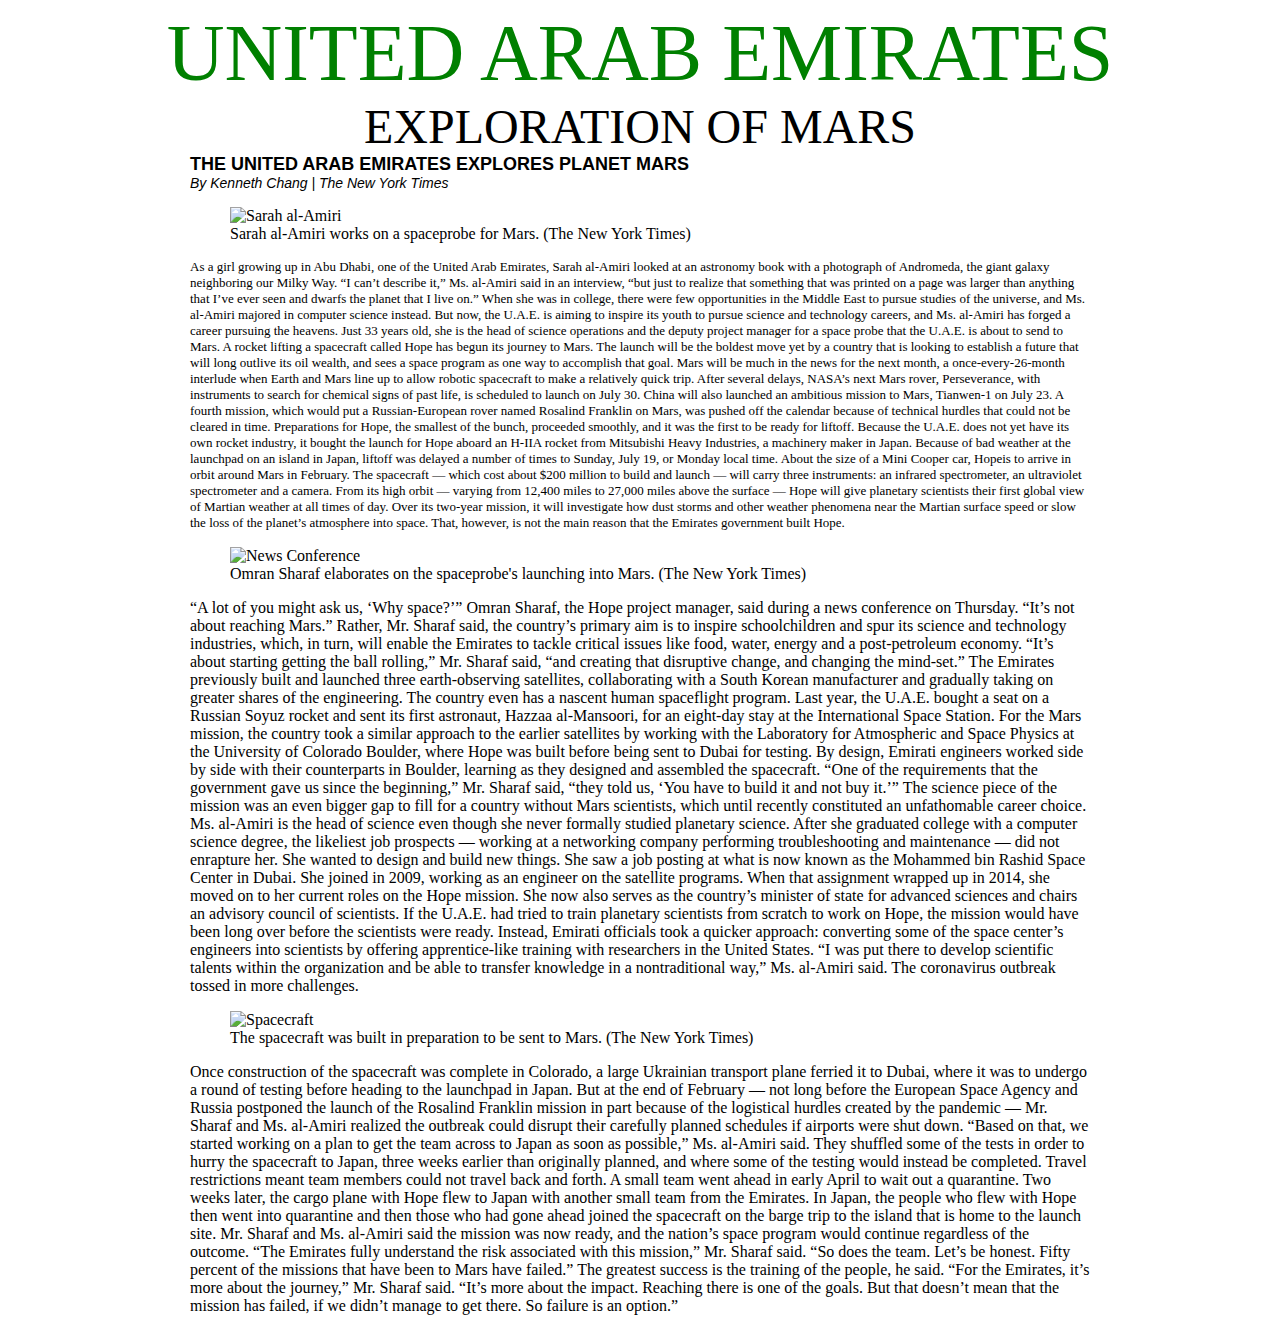
==== CurtisLayout/index.html @ ca34f352 "4" ====
<!DOCTYPE html>
<html lang="en">
  <head>
    <link rel="stylesheet" type="text/css"
    href="stylesheet.css">
    <title>Mars</title>
  </head>
    <body>

      <div id="name">United Arab Emirates</div>
      <div id="title">Exploration of Mars</div>

      <div id="content">
<h1>The United Arab Emirates Explores Planet Mars</h1>

<div id="byline">By Kenneth Chang | The New York Times</div>

<figure>
<img src="uae-mars1.jpg" alt="Sarah al-Amiri">
<figcaption>Sarah al-Amiri works on a spaceprobe for Mars. (The New York Times)</figcaption>
</figure>

<p>As a girl growing up in Abu Dhabi, one of the United Arab Emirates, Sarah al-Amiri looked at an astronomy book with a photograph of Andromeda, the giant galaxy neighboring our Milky Way.

“I can’t describe it,” Ms. al-Amiri said in an interview, “but just to realize that something that was printed on a page was larger than anything that I’ve ever seen and dwarfs the planet that I live on.”

When she was in college, there were few opportunities in the Middle East to pursue studies of the universe, and Ms. al-Amiri majored in computer science instead. But now, the U.A.E. is aiming to inspire its youth to pursue science and technology careers, and Ms. al-Amiri has forged a career pursuing the heavens.

Just 33 years old, she is the head of science operations and the deputy project manager for a space probe that the U.A.E. is about to send to Mars.

A rocket lifting a spacecraft called Hope has begun its journey to Mars. The launch will be the boldest move yet by a country that is looking to establish a future that will long outlive its oil wealth, and sees a space program as one way to accomplish that goal.

Mars will be much in the news for the next month, a once-every-26-month interlude when Earth and Mars line up to allow robotic spacecraft to make a relatively quick trip. After several delays, NASA’s next Mars rover, Perseverance, with instruments to search for chemical signs of past life, is scheduled to launch on July 30. China will also launched an ambitious mission to Mars, Tianwen-1 on July 23.

A fourth mission, which would put a Russian-European rover named Rosalind Franklin on Mars, was pushed off the calendar because of technical hurdles that could not be cleared in time.

Preparations for Hope, the smallest of the bunch, proceeded smoothly, and it was the first to be ready for liftoff.

Because the U.A.E. does not yet have its own rocket industry, it bought the launch for Hope aboard an H-IIA rocket from Mitsubishi Heavy Industries, a machinery maker in Japan. Because of bad weather at the launchpad on an island in Japan, liftoff was delayed a number of times to Sunday, July 19, or Monday local time.

About the size of a Mini Cooper car, Hopeis to arrive in orbit around Mars in February. The spacecraft — which cost about $200 million to build and launch — will carry three instruments: an infrared spectrometer, an ultraviolet spectrometer and a camera.

From its high orbit — varying from 12,400 miles to 27,000 miles above the surface — Hope will give planetary scientists their first global view of Martian weather at all times of day. Over its two-year mission, it will investigate how dust storms and other weather phenomena near the Martian surface speed or slow the loss of the planet’s atmosphere into space.

That, however, is not the main reason that the Emirates government built Hope.

<figure>
<img src="uae-mars2.jpg" alt="News Conference">
<figcaption>Omran Sharaf elaborates on the spaceprobe's launching into Mars. (The New York Times)</figcaption>
</figure> 

“A lot of you might ask us, ‘Why space?’” Omran Sharaf, the Hope project manager, said during a news conference on Thursday. “It’s not about reaching Mars.”

Rather, Mr. Sharaf said, the country’s primary aim is to inspire schoolchildren and spur its science and technology industries, which, in turn, will enable the Emirates to tackle critical issues like food, water, energy and a post-petroleum economy.

“It’s about starting getting the ball rolling,” Mr. Sharaf said, “and creating that disruptive change, and changing the mind-set.”

The Emirates previously built and launched three earth-observing satellites, collaborating with a South Korean manufacturer and gradually taking on greater shares of the engineering. The country even has a nascent human spaceflight program. Last year, the U.A.E. bought a seat on a Russian Soyuz rocket and sent its first astronaut, Hazzaa al-Mansoori, for an eight-day stay at the International Space Station.

For the Mars mission, the country took a similar approach to the earlier satellites by working with the Laboratory for Atmospheric and Space Physics at the University of Colorado Boulder, where Hope was built before being sent to Dubai for testing.

By design, Emirati engineers worked side by side with their counterparts in Boulder, learning as they designed and assembled the spacecraft. “One of the requirements that the government gave us since the beginning,” Mr. Sharaf said, “they told us, ‘You have to build it and not buy it.’”

The science piece of the mission was an even bigger gap to fill for a country without Mars scientists, which until recently constituted an unfathomable career choice.

Ms. al-Amiri is the head of science even though she never formally studied planetary science.

After she graduated college with a computer science degree, the likeliest job prospects — working at a networking company performing troubleshooting and maintenance — did not enrapture her. She wanted to design and build new things.

She saw a job posting at what is now known as the Mohammed bin Rashid Space Center in Dubai. She joined in 2009, working as an engineer on the satellite programs. When that assignment wrapped up in 2014, she moved on to her current roles on the Hope mission.

She now also serves as the country’s minister of state for advanced sciences and chairs an advisory council of scientists.

If the U.A.E. had tried to train planetary scientists from scratch to work on Hope, the mission would have been long over before the scientists were ready. Instead, Emirati officials took a quicker approach: converting some of the space center’s engineers into scientists by offering apprentice-like training with researchers in the United States.

“I was put there to develop scientific talents within the organization and be able to transfer knowledge in a nontraditional way,” Ms. al-Amiri said.

The coronavirus outbreak tossed in more challenges.

<figure>
<img src="uae-mars3.jpg" alt="Spacecraft">
<figcaption>The spacecraft was built in preparation to be sent to Mars. (The New York Times)</figcaption>
</figure>

Once construction of the spacecraft was complete in Colorado, a large Ukrainian transport plane ferried it to Dubai, where it was to undergo a round of testing before heading to the launchpad in Japan.

But at the end of February — not long before the European Space Agency and Russia postponed the launch of the Rosalind Franklin mission in part because of the logistical hurdles created by the pandemic — Mr. Sharaf and Ms. al-Amiri realized the outbreak could disrupt their carefully planned schedules if airports were shut down.

“Based on that, we started working on a plan to get the team across to Japan as soon as possible,” Ms. al-Amiri said.

They shuffled some of the tests in order to hurry the spacecraft to Japan, three weeks earlier than originally planned, and where some of the testing would instead be completed.

Travel restrictions meant team members could not travel back and forth. A small team went ahead in early April to wait out a quarantine. Two weeks later, the cargo plane with Hope flew to Japan with another small team from the Emirates.

In Japan, the people who flew with Hope then went into quarantine and then those who had gone ahead joined the spacecraft on the barge trip to the island that is home to the launch site.

Mr. Sharaf and Ms. al-Amiri said the mission was now ready, and the nation’s space program would continue regardless of the outcome.

“The Emirates fully understand the risk associated with this mission,” Mr. Sharaf said. “So does the team. Let’s be honest. Fifty percent of the missions that have been to Mars have failed.”

The greatest success is the training of the people, he said.

“For the Emirates, it’s more about the journey,” Mr. Sharaf said. “It’s more about the impact. Reaching there is one of the goals. But that doesn’t mean that the mission has failed, if we didn’t manage to get there. So failure is an option.”</p>
<link
</body>
</html>
---- CurtisLayout/stylesheet.css ----
#content {
  margin: 0 auto;
  width: 900px;
}

#name {
  font-size: 5em;
  text-transform:uppercase;
  border-bottom-style: solid black;
  color: green;
  width: 50%
  min-width: 400px;
  text-align:center;
  margin: 0 auto;
}

#title {
  color: black;
  text-transform:uppercase;
  font-size:3em;
  text-align:center;
  margin: 0 auto;
}

h1 {
  color: black;
  text-transform:uppercase;
  font-size: 18px;
  margin: 0 auto;
  font-family:Helvetica,sans-serif;
}

#byline {
  font-family: Helvetica,sans-serif;
  font-size: 14px;
  font-style:italic;
}

p {
  font-family: Georgia, serif;
  font-size: 13px;
}
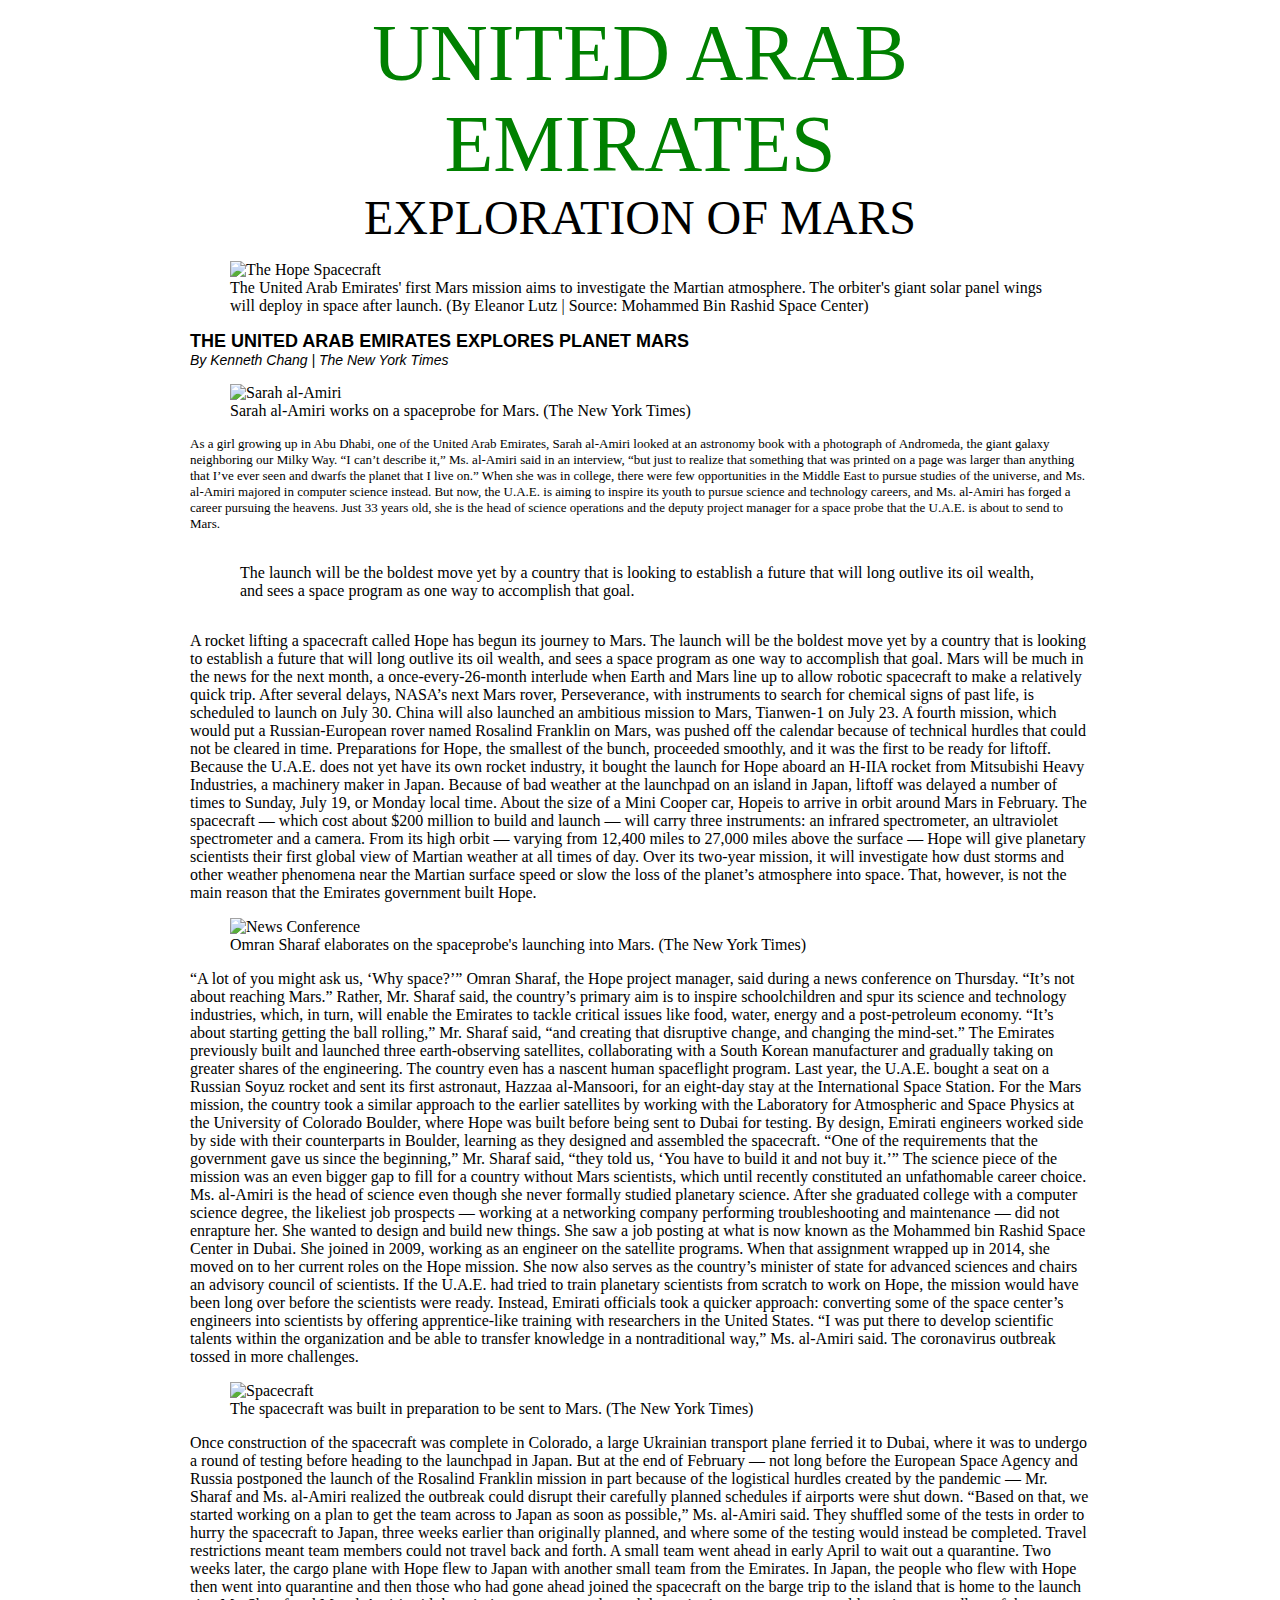
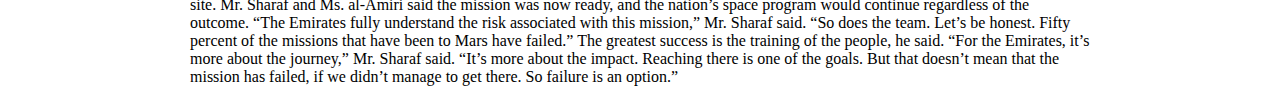
==== commit d7bc4b73: "5" ====
--- a/CurtisLayout/index.html
+++ b/CurtisLayout/index.html
@@ -11,6 +11,12 @@
       <div id="title">Exploration of Mars</div>
 
       <div id="content">
+
+<figure>
+<img src="hope-spacecraft-graphic.gif" alt="The Hope Spacecraft">
+<figcaption>The United Arab Emirates' first Mars mission aims to investigate the Martian atmosphere. The orbiter's giant solar panel wings will deploy in space after launch. (By Eleanor Lutz | Source: Mohammed Bin Rashid Space Center)</figcaption>
+</figure>
+
 <h1>The United Arab Emirates Explores Planet Mars</h1>
 
 <div id="byline">By Kenneth Chang | The New York Times</div>
@@ -27,6 +33,8 @@
 When she was in college, there were few opportunities in the Middle East to pursue studies of the universe, and Ms. al-Amiri majored in computer science instead. But now, the U.A.E. is aiming to inspire its youth to pursue science and technology careers, and Ms. al-Amiri has forged a career pursuing the heavens.
 
 Just 33 years old, she is the head of science operations and the deputy project manager for a space probe that the U.A.E. is about to send to Mars.
+
+<blockquote>The launch will be the boldest move yet by a country that is looking to establish a future that will long outlive its oil wealth, and sees a space program as one way to accomplish that goal.</blockquote>
 
 A rocket lifting a spacecraft called Hope has begun its journey to Mars. The launch will be the boldest move yet by a country that is looking to establish a future that will long outlive its oil wealth, and sees a space program as one way to accomplish that goal.
 
@@ -47,7 +55,7 @@
 <figure>
 <img src="uae-mars2.jpg" alt="News Conference">
 <figcaption>Omran Sharaf elaborates on the spaceprobe's launching into Mars. (The New York Times)</figcaption>
-</figure> 
+</figure>
 
 “A lot of you might ask us, ‘Why space?’” Omran Sharaf, the Hope project manager, said during a news conference on Thursday. “It’s not about reaching Mars.”
 
--- a/CurtisLayout/stylesheet.css
+++ b/CurtisLayout/stylesheet.css
@@ -9,7 +9,7 @@
   text-transform:uppercase;
   border-bottom-style: solid black;
   color: green;
-  width: 50%
+  width: 50%;
   min-width: 400px;
   text-align:center;
   margin: 0 auto;
@@ -41,3 +41,13 @@
   font-family: Georgia, serif;
   font-size: 13px;
 }
+
+blockquote {
+  display: block;
+  font-family: Georgia, serif;
+  font-style: bold;
+  margin-top: 2em;
+  margin-bottom: 2em;
+  margin-left: 50px;
+  margin-right: 50px;
+}
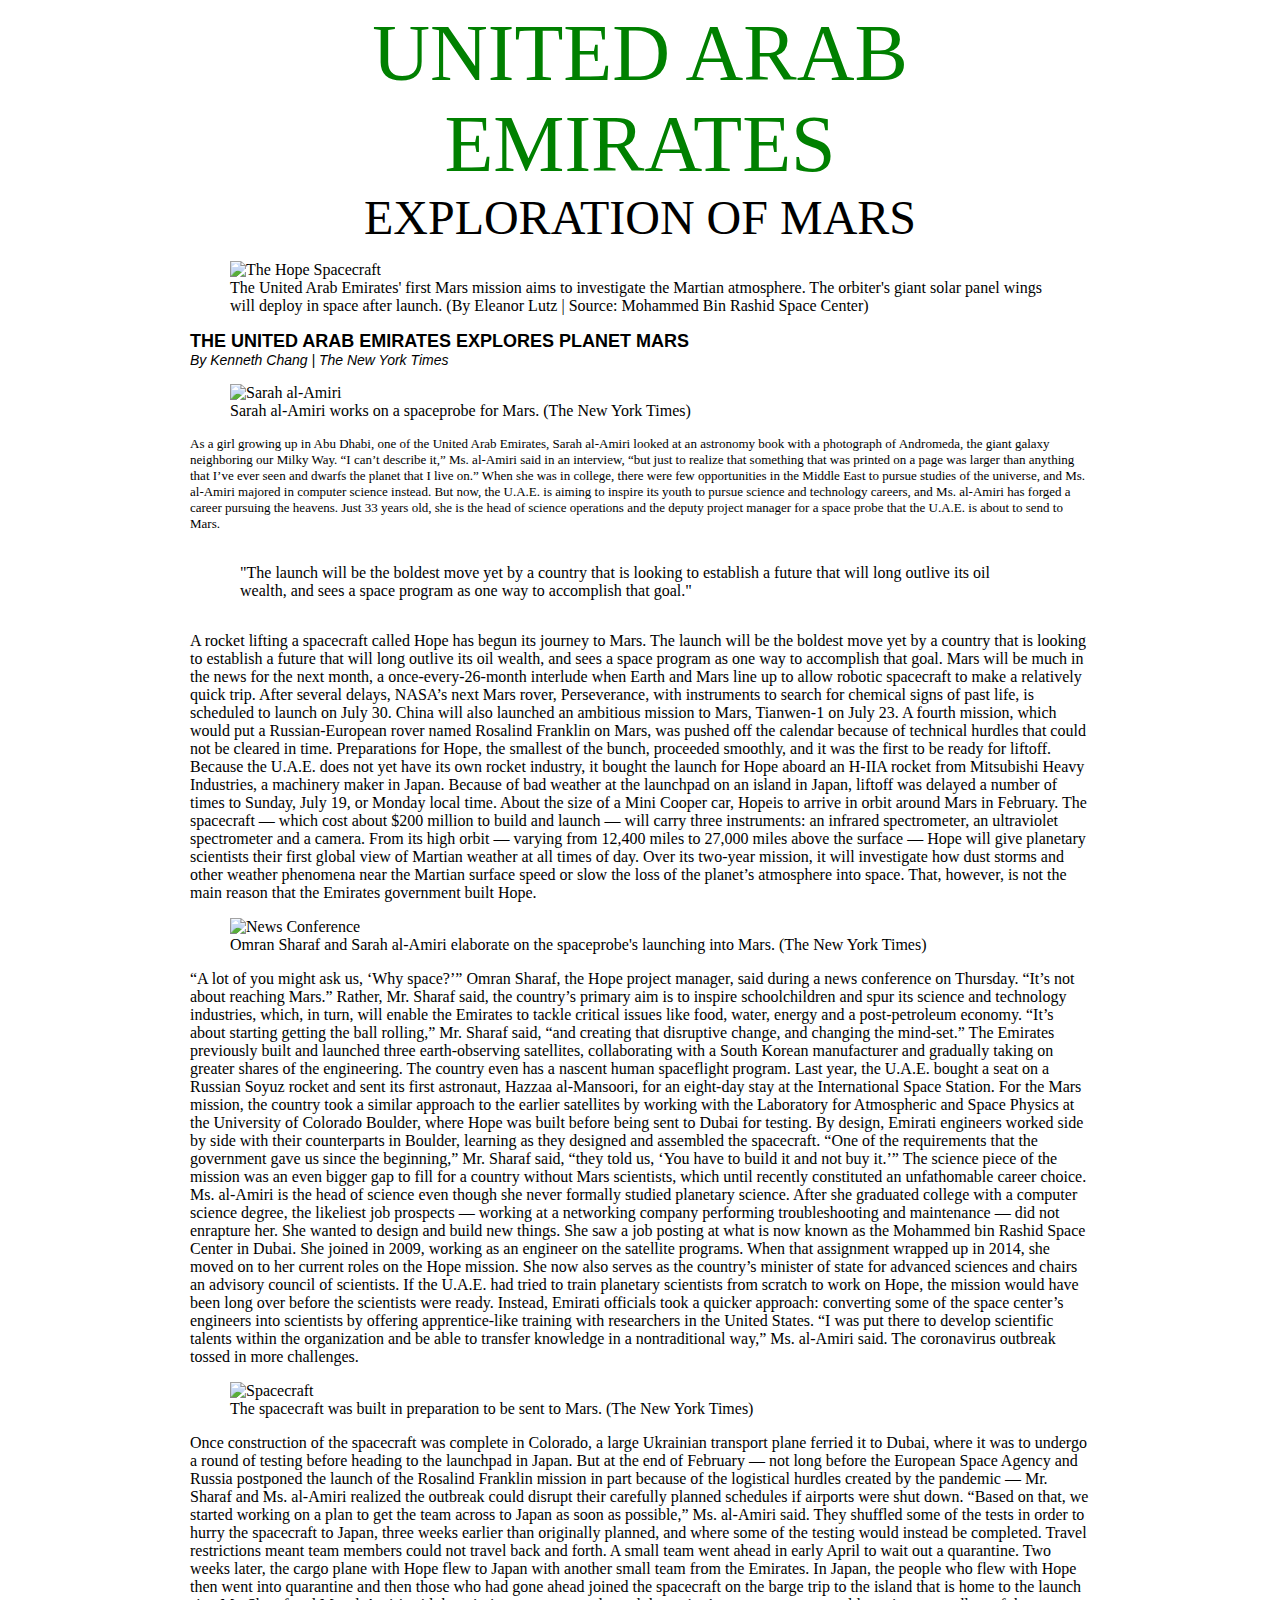
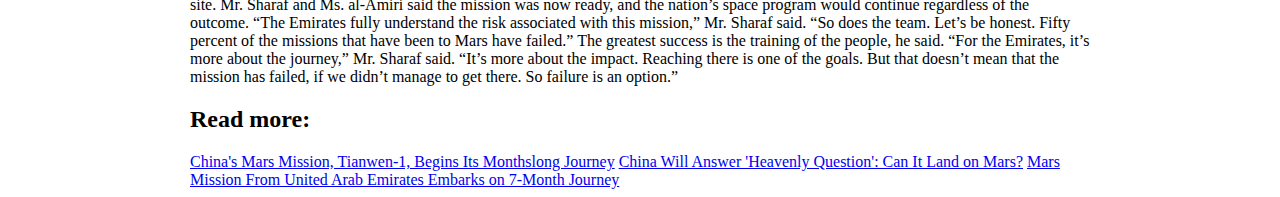
==== commit 796092d8: "6" ====
--- a/CurtisLayout/index.html
+++ b/CurtisLayout/index.html
@@ -34,7 +34,7 @@
 
 Just 33 years old, she is the head of science operations and the deputy project manager for a space probe that the U.A.E. is about to send to Mars.
 
-<blockquote>The launch will be the boldest move yet by a country that is looking to establish a future that will long outlive its oil wealth, and sees a space program as one way to accomplish that goal.</blockquote>
+<blockquote>"The launch will be the boldest move yet by a country that is looking to establish a future that will long outlive its oil wealth, and sees a space program as one way to accomplish that goal."</blockquote>
 
 A rocket lifting a spacecraft called Hope has begun its journey to Mars. The launch will be the boldest move yet by a country that is looking to establish a future that will long outlive its oil wealth, and sees a space program as one way to accomplish that goal.
 
@@ -54,7 +54,7 @@
 
 <figure>
 <img src="uae-mars2.jpg" alt="News Conference">
-<figcaption>Omran Sharaf elaborates on the spaceprobe's launching into Mars. (The New York Times)</figcaption>
+<figcaption>Omran Sharaf and Sarah al-Amiri elaborate on the spaceprobe's launching into Mars. (The New York Times)</figcaption>
 </figure>
 
 “A lot of you might ask us, ‘Why space?’” Omran Sharaf, the Hope project manager, said during a news conference on Thursday. “It’s not about reaching Mars.”
@@ -108,7 +108,13 @@
 
 The greatest success is the training of the people, he said.
 
-“For the Emirates, it’s more about the journey,” Mr. Sharaf said. “It’s more about the impact. Reaching there is one of the goals. But that doesn’t mean that the mission has failed, if we didn’t manage to get there. So failure is an option.”</p>
-<link
+“For the Emirates, it’s more about the journey,” Mr. Sharaf said. “It’s more about the impact. Reaching there is one of the goals. But that doesn’t mean that the mission has failed, if we didn’t manage to get there. So failure is an option.”
+</p>
 </body>
+
+<h2>Read more:</h2>
+  <a href="https://www.nytimes.com/2020/07/22/science/mars-china-launch.html?action=click&block=associated_collection_recirc&impression_id=8fa169b0-cd41-11ea-9e45-6dfedec6de97&index=0&pgtype=Article&region=footer">China's Mars Mission, Tianwen-1, Begins Its Monthslong Journey</a>
+  <a href="https://www.nytimes.com/2020/07/22/science/china-mars-mission.html?action=click&block=associated_collection_recirc&impression_id=8fa169b1-cd41-11ea-9e45-6dfedec6de97&index=1&pgtype=Article&region=footer">China Will Answer 'Heavenly Question': Can It Land on Mars?</a>
+  <a href="https://www.nytimes.com/2020/07/19/science/emirates-mars-mission.html?action=click&block=associated_collection_recirc&impression_id=8fa169b2-cd41-11ea-9e45-6dfedec6de97&index=2&pgtype=Article&region=footer">Mars Mission From United Arab Emirates Embarks on 7-Month Journey</a>
+
 </html>
--- a/CurtisLayout/stylesheet.css
+++ b/CurtisLayout/stylesheet.css
@@ -45,7 +45,7 @@
 blockquote {
   display: block;
   font-family: Georgia, serif;
-  font-style: bold;
+  font-style:bold;
   margin-top: 2em;
   margin-bottom: 2em;
   margin-left: 50px;
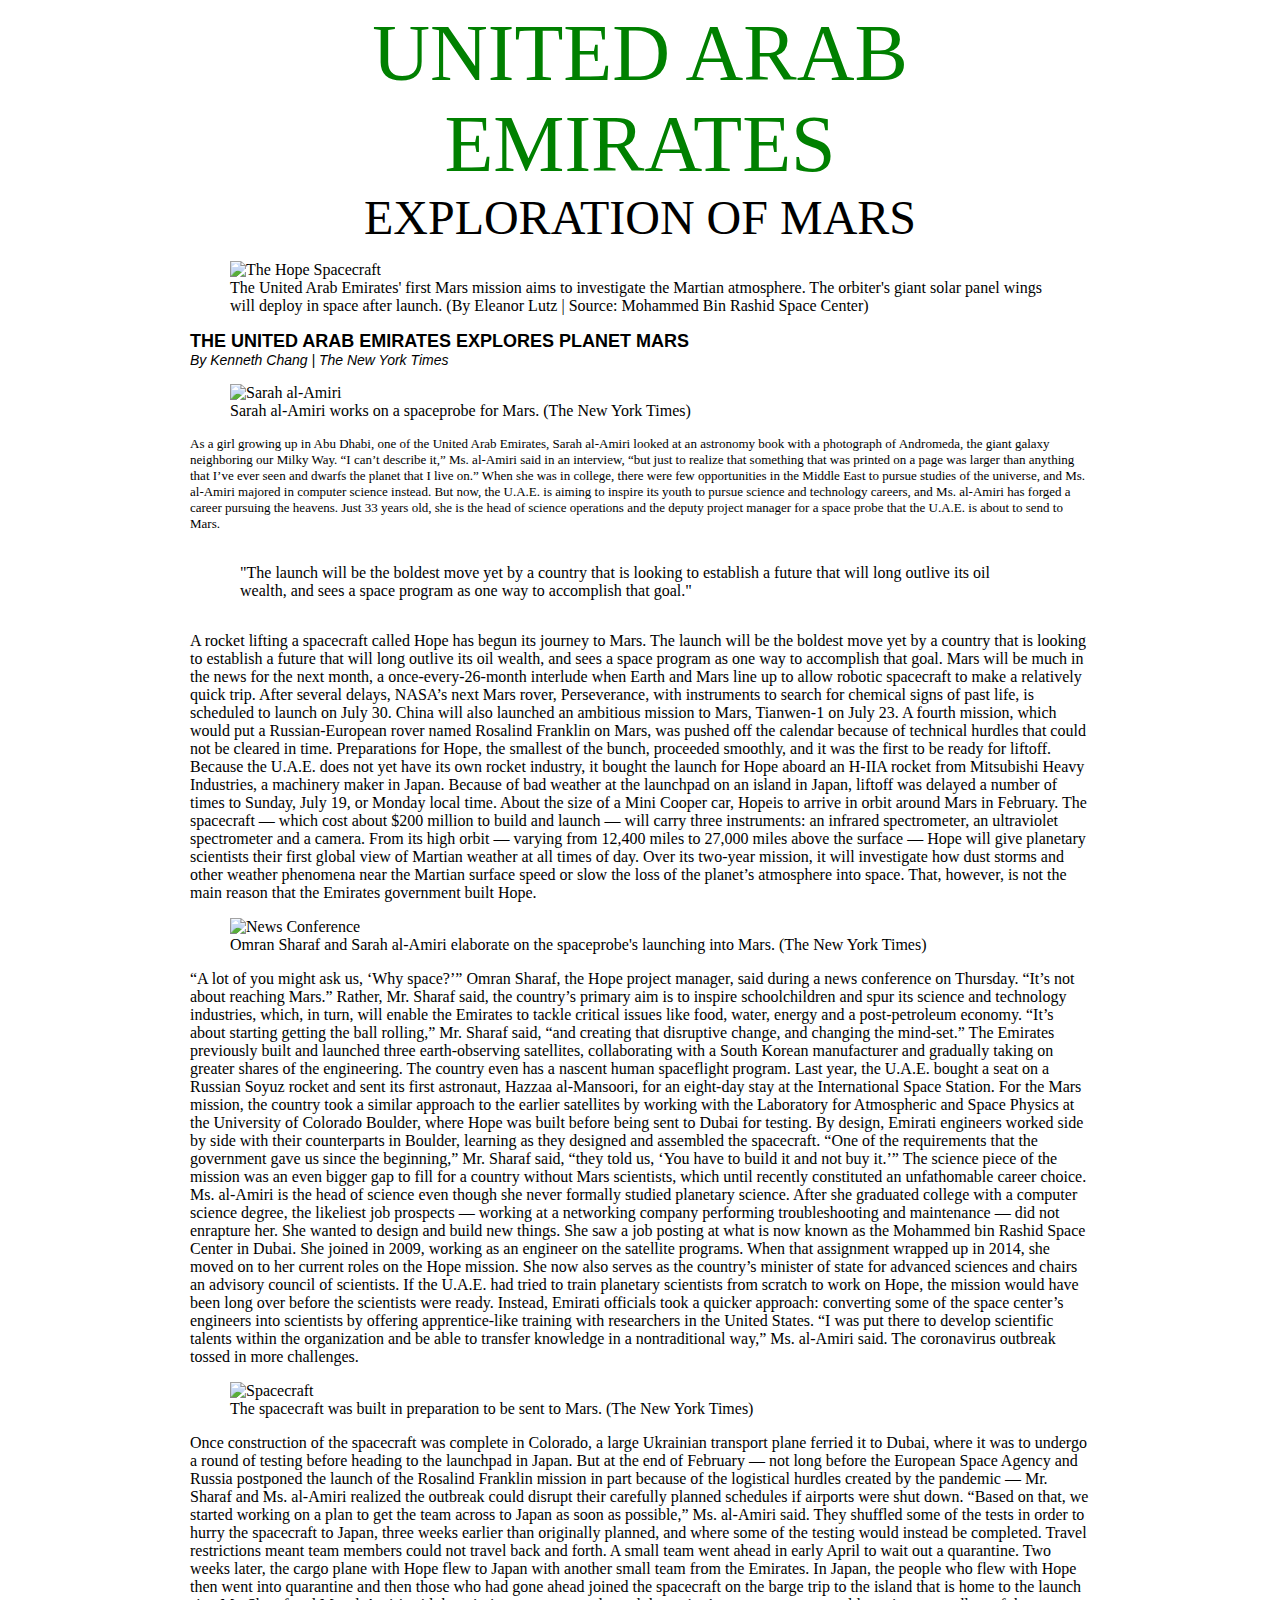
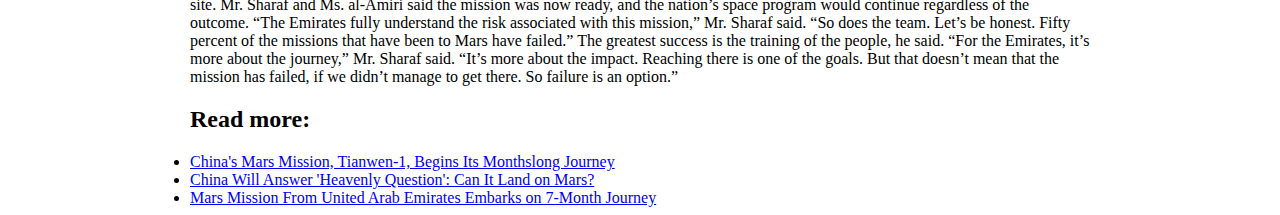
==== commit 2d3ad05c: "7" ====
--- a/CurtisLayout/index.html
+++ b/CurtisLayout/index.html
@@ -113,8 +113,8 @@
 </body>
 
 <h2>Read more:</h2>
-  <a href="https://www.nytimes.com/2020/07/22/science/mars-china-launch.html?action=click&block=associated_collection_recirc&impression_id=8fa169b0-cd41-11ea-9e45-6dfedec6de97&index=0&pgtype=Article&region=footer">China's Mars Mission, Tianwen-1, Begins Its Monthslong Journey</a>
-  <a href="https://www.nytimes.com/2020/07/22/science/china-mars-mission.html?action=click&block=associated_collection_recirc&impression_id=8fa169b1-cd41-11ea-9e45-6dfedec6de97&index=1&pgtype=Article&region=footer">China Will Answer 'Heavenly Question': Can It Land on Mars?</a>
-  <a href="https://www.nytimes.com/2020/07/19/science/emirates-mars-mission.html?action=click&block=associated_collection_recirc&impression_id=8fa169b2-cd41-11ea-9e45-6dfedec6de97&index=2&pgtype=Article&region=footer">Mars Mission From United Arab Emirates Embarks on 7-Month Journey</a>
+  <li><a href="https://www.nytimes.com/2020/07/22/science/mars-china-launch.html?action=click&block=associated_collection_recirc&impression_id=8fa169b0-cd41-11ea-9e45-6dfedec6de97&index=0&pgtype=Article&region=footer">China's Mars Mission, Tianwen-1, Begins Its Monthslong Journey</a></li>
+  <li><a href="https://www.nytimes.com/2020/07/22/science/china-mars-mission.html?action=click&block=associated_collection_recirc&impression_id=8fa169b1-cd41-11ea-9e45-6dfedec6de97&index=1&pgtype=Article&region=footer">China Will Answer 'Heavenly Question': Can It Land on Mars?</a></li>
+  <li><a href="https://www.nytimes.com/2020/07/19/science/emirates-mars-mission.html?action=click&block=associated_collection_recirc&impression_id=8fa169b2-cd41-11ea-9e45-6dfedec6de97&index=2&pgtype=Article&region=footer">Mars Mission From United Arab Emirates Embarks on 7-Month Journey</a></li>
 
 </html>
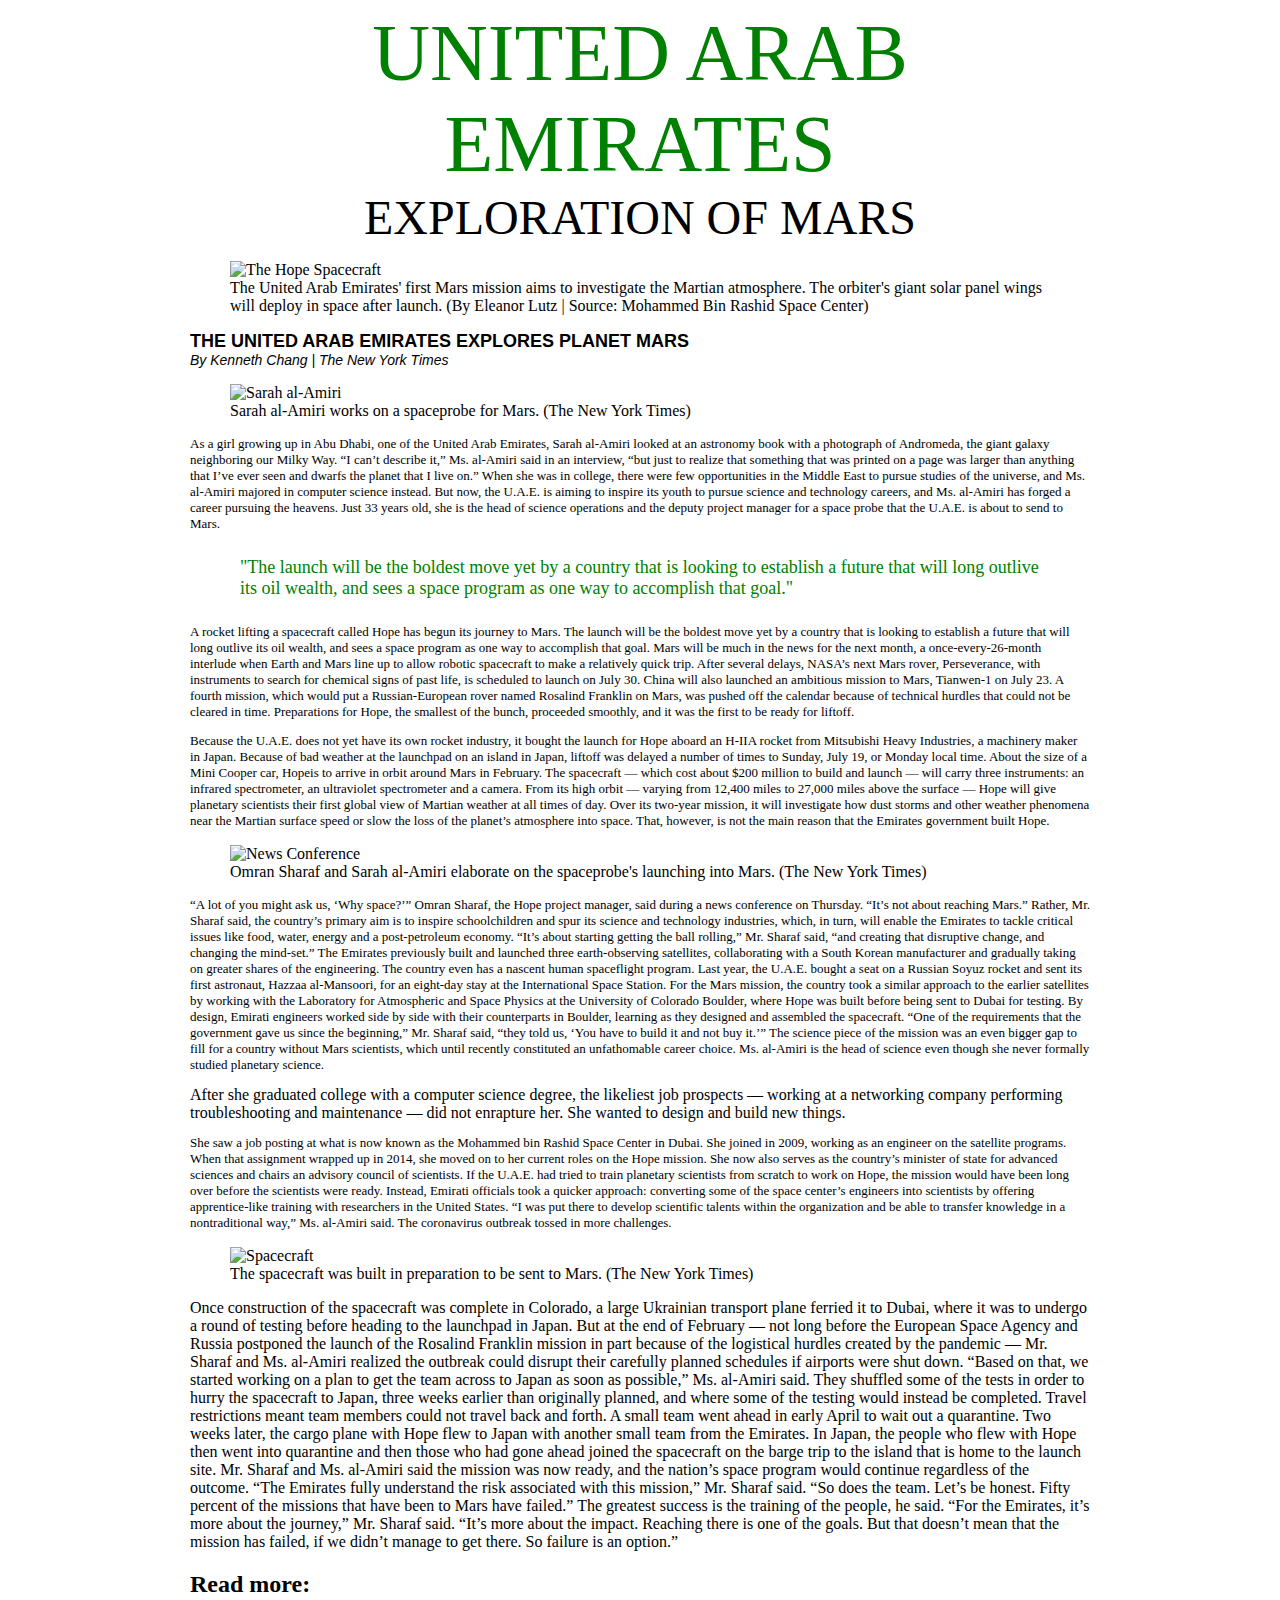
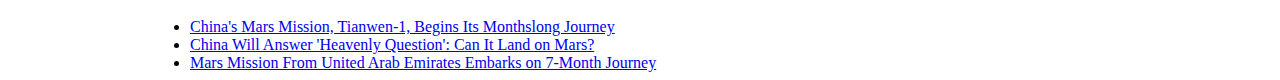
==== commit ab2c3f88: "10" ====
--- a/CurtisLayout/index.html
+++ b/CurtisLayout/index.html
@@ -32,32 +32,32 @@
 
 When she was in college, there were few opportunities in the Middle East to pursue studies of the universe, and Ms. al-Amiri majored in computer science instead. But now, the U.A.E. is aiming to inspire its youth to pursue science and technology careers, and Ms. al-Amiri has forged a career pursuing the heavens.
 
-Just 33 years old, she is the head of science operations and the deputy project manager for a space probe that the U.A.E. is about to send to Mars.
+Just 33 years old, she is the head of science operations and the deputy project manager for a space probe that the U.A.E. is about to send to Mars.</p>
 
 <blockquote>"The launch will be the boldest move yet by a country that is looking to establish a future that will long outlive its oil wealth, and sees a space program as one way to accomplish that goal."</blockquote>
 
-A rocket lifting a spacecraft called Hope has begun its journey to Mars. The launch will be the boldest move yet by a country that is looking to establish a future that will long outlive its oil wealth, and sees a space program as one way to accomplish that goal.
+<p>A rocket lifting a spacecraft called Hope has begun its journey to Mars. The launch will be the boldest move yet by a country that is looking to establish a future that will long outlive its oil wealth, and sees a space program as one way to accomplish that goal.
 
 Mars will be much in the news for the next month, a once-every-26-month interlude when Earth and Mars line up to allow robotic spacecraft to make a relatively quick trip. After several delays, NASA’s next Mars rover, Perseverance, with instruments to search for chemical signs of past life, is scheduled to launch on July 30. China will also launched an ambitious mission to Mars, Tianwen-1 on July 23.
 
 A fourth mission, which would put a Russian-European rover named Rosalind Franklin on Mars, was pushed off the calendar because of technical hurdles that could not be cleared in time.
 
-Preparations for Hope, the smallest of the bunch, proceeded smoothly, and it was the first to be ready for liftoff.
+Preparations for Hope, the smallest of the bunch, proceeded smoothly, and it was the first to be ready for liftoff.</p>
 
-Because the U.A.E. does not yet have its own rocket industry, it bought the launch for Hope aboard an H-IIA rocket from Mitsubishi Heavy Industries, a machinery maker in Japan. Because of bad weather at the launchpad on an island in Japan, liftoff was delayed a number of times to Sunday, July 19, or Monday local time.
+<p>Because the U.A.E. does not yet have its own rocket industry, it bought the launch for Hope aboard an H-IIA rocket from Mitsubishi Heavy Industries, a machinery maker in Japan. Because of bad weather at the launchpad on an island in Japan, liftoff was delayed a number of times to Sunday, July 19, or Monday local time.
 
 About the size of a Mini Cooper car, Hopeis to arrive in orbit around Mars in February. The spacecraft — which cost about $200 million to build and launch — will carry three instruments: an infrared spectrometer, an ultraviolet spectrometer and a camera.
 
 From its high orbit — varying from 12,400 miles to 27,000 miles above the surface — Hope will give planetary scientists their first global view of Martian weather at all times of day. Over its two-year mission, it will investigate how dust storms and other weather phenomena near the Martian surface speed or slow the loss of the planet’s atmosphere into space.
 
-That, however, is not the main reason that the Emirates government built Hope.
+That, however, is not the main reason that the Emirates government built Hope.</p>
 
 <figure>
 <img src="uae-mars2.jpg" alt="News Conference">
 <figcaption>Omran Sharaf and Sarah al-Amiri elaborate on the spaceprobe's launching into Mars. (The New York Times)</figcaption>
 </figure>
 
-“A lot of you might ask us, ‘Why space?’” Omran Sharaf, the Hope project manager, said during a news conference on Thursday. “It’s not about reaching Mars.”
+<p>“A lot of you might ask us, ‘Why space?’” Omran Sharaf, the Hope project manager, said during a news conference on Thursday. “It’s not about reaching Mars.”
 
 Rather, Mr. Sharaf said, the country’s primary aim is to inspire schoolchildren and spur its science and technology industries, which, in turn, will enable the Emirates to tackle critical issues like food, water, energy and a post-petroleum economy.
 
@@ -71,11 +71,11 @@
 
 The science piece of the mission was an even bigger gap to fill for a country without Mars scientists, which until recently constituted an unfathomable career choice.
 
-Ms. al-Amiri is the head of science even though she never formally studied planetary science.
+Ms. al-Amiri is the head of science even though she never formally studied planetary science.</p>
 
 After she graduated college with a computer science degree, the likeliest job prospects — working at a networking company performing troubleshooting and maintenance — did not enrapture her. She wanted to design and build new things.
 
-She saw a job posting at what is now known as the Mohammed bin Rashid Space Center in Dubai. She joined in 2009, working as an engineer on the satellite programs. When that assignment wrapped up in 2014, she moved on to her current roles on the Hope mission.
+<p>She saw a job posting at what is now known as the Mohammed bin Rashid Space Center in Dubai. She joined in 2009, working as an engineer on the satellite programs. When that assignment wrapped up in 2014, she moved on to her current roles on the Hope mission.
 
 She now also serves as the country’s minister of state for advanced sciences and chairs an advisory council of scientists.
 
@@ -83,7 +83,7 @@
 
 “I was put there to develop scientific talents within the organization and be able to transfer knowledge in a nontraditional way,” Ms. al-Amiri said.
 
-The coronavirus outbreak tossed in more challenges.
+The coronavirus outbreak tossed in more challenges.</p>
 
 <figure>
 <img src="uae-mars3.jpg" alt="Spacecraft">
--- a/CurtisLayout/stylesheet.css
+++ b/CurtisLayout/stylesheet.css
@@ -24,15 +24,14 @@
 }
 
 h1 {
-  color: black;
   text-transform:uppercase;
   font-size: 18px;
   margin: 0 auto;
-  font-family:Helvetica,sans-serif;
+  font-family:Helvetica,"sans-serif";
 }
 
 #byline {
-  font-family: Helvetica,sans-serif;
+  font-family: Helvetica,"sans-serif";
   font-size: 14px;
   font-style:italic;
 }
@@ -44,10 +43,12 @@
 
 blockquote {
   display: block;
+  color: green;
   font-family: Georgia, serif;
   font-style:bold;
-  margin-top: 2em;
-  margin-bottom: 2em;
+  margin-top: 25px;
+  margin-bottom: 25px;
   margin-left: 50px;
   margin-right: 50px;
+  font-size: 18px;
 }
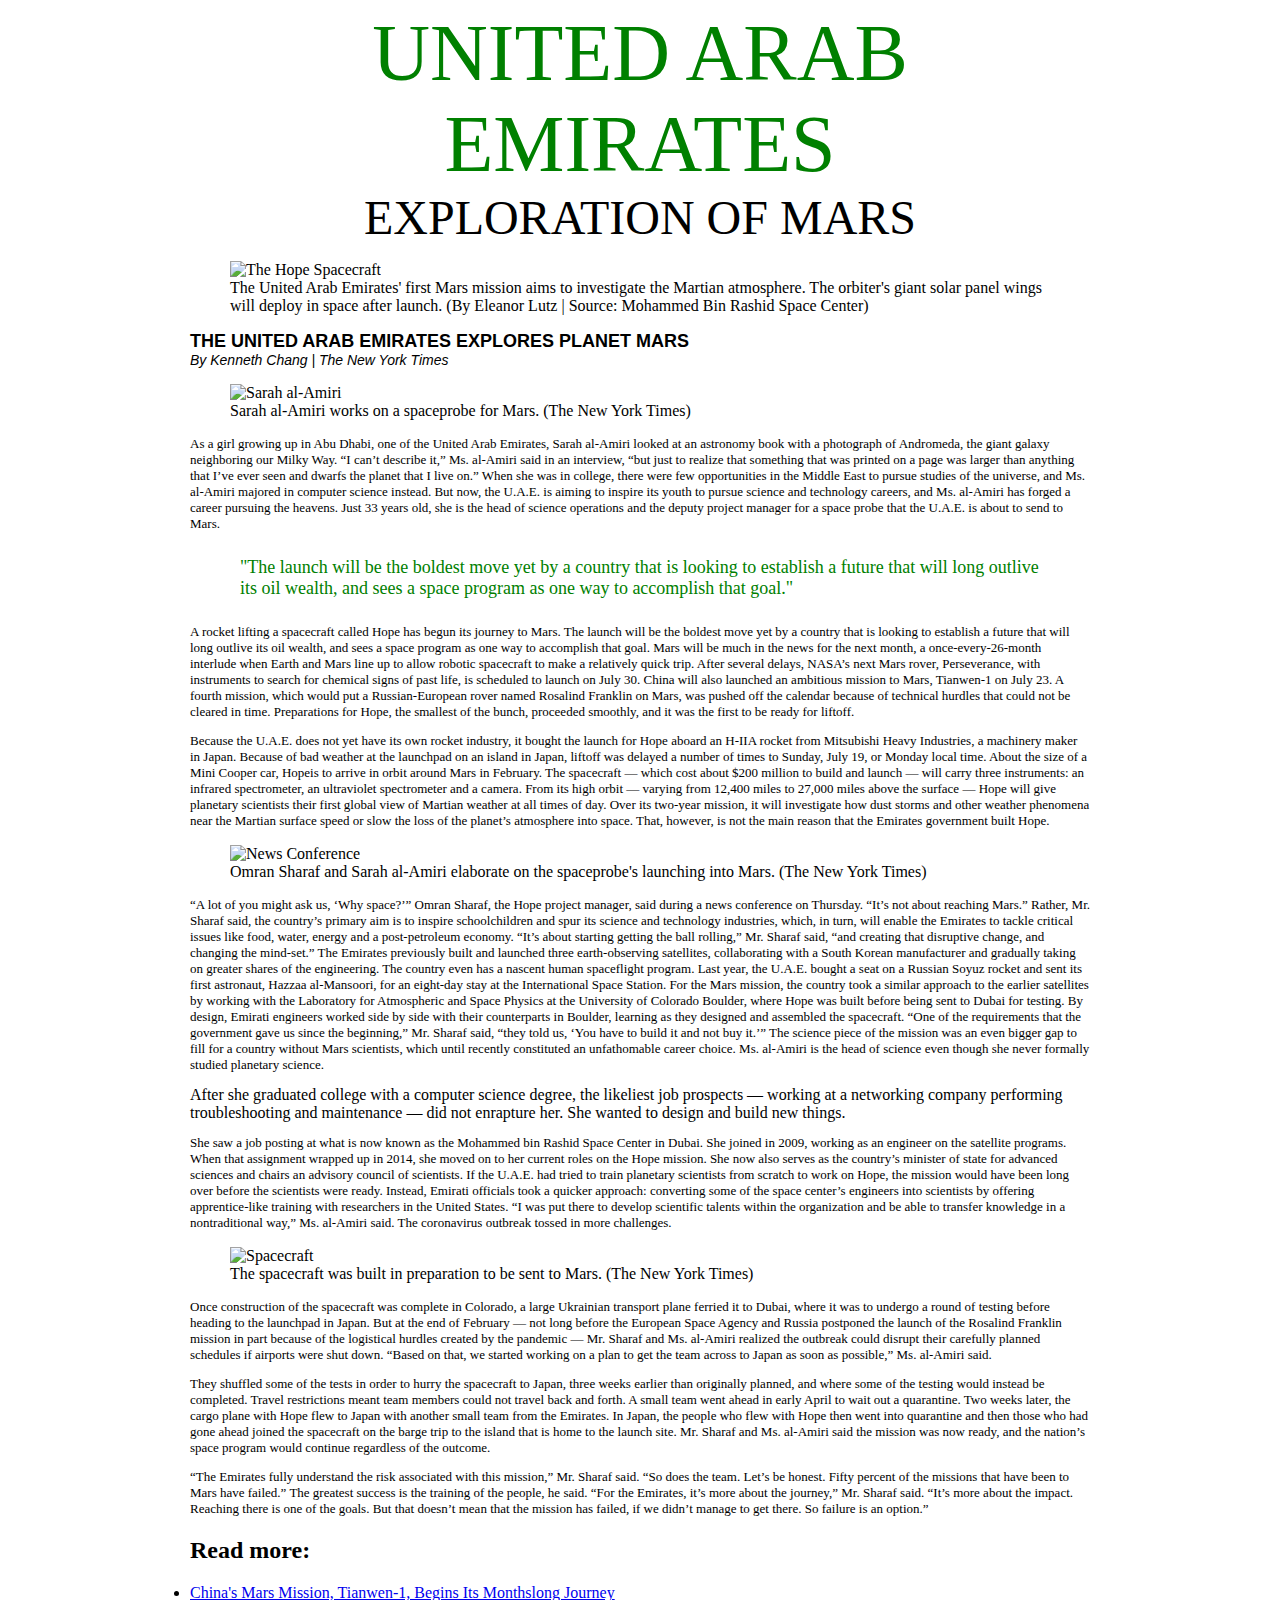
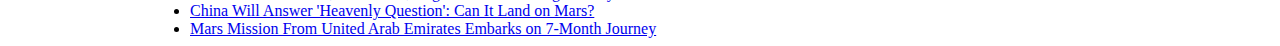
==== commit 7a0bc242: "11" ====
--- a/CurtisLayout/index.html
+++ b/CurtisLayout/index.html
@@ -90,26 +90,25 @@
 <figcaption>The spacecraft was built in preparation to be sent to Mars. (The New York Times)</figcaption>
 </figure>
 
-Once construction of the spacecraft was complete in Colorado, a large Ukrainian transport plane ferried it to Dubai, where it was to undergo a round of testing before heading to the launchpad in Japan.
+<p>Once construction of the spacecraft was complete in Colorado, a large Ukrainian transport plane ferried it to Dubai, where it was to undergo a round of testing before heading to the launchpad in Japan.
 
 But at the end of February — not long before the European Space Agency and Russia postponed the launch of the Rosalind Franklin mission in part because of the logistical hurdles created by the pandemic — Mr. Sharaf and Ms. al-Amiri realized the outbreak could disrupt their carefully planned schedules if airports were shut down.
 
-“Based on that, we started working on a plan to get the team across to Japan as soon as possible,” Ms. al-Amiri said.
+“Based on that, we started working on a plan to get the team across to Japan as soon as possible,” Ms. al-Amiri said.</p>
 
-They shuffled some of the tests in order to hurry the spacecraft to Japan, three weeks earlier than originally planned, and where some of the testing would instead be completed.
+<p>They shuffled some of the tests in order to hurry the spacecraft to Japan, three weeks earlier than originally planned, and where some of the testing would instead be completed.
 
 Travel restrictions meant team members could not travel back and forth. A small team went ahead in early April to wait out a quarantine. Two weeks later, the cargo plane with Hope flew to Japan with another small team from the Emirates.
 
 In Japan, the people who flew with Hope then went into quarantine and then those who had gone ahead joined the spacecraft on the barge trip to the island that is home to the launch site.
 
-Mr. Sharaf and Ms. al-Amiri said the mission was now ready, and the nation’s space program would continue regardless of the outcome.
+Mr. Sharaf and Ms. al-Amiri said the mission was now ready, and the nation’s space program would continue regardless of the outcome.</p>
 
-“The Emirates fully understand the risk associated with this mission,” Mr. Sharaf said. “So does the team. Let’s be honest. Fifty percent of the missions that have been to Mars have failed.”
+<p>“The Emirates fully understand the risk associated with this mission,” Mr. Sharaf said. “So does the team. Let’s be honest. Fifty percent of the missions that have been to Mars have failed.”
 
 The greatest success is the training of the people, he said.
 
-“For the Emirates, it’s more about the journey,” Mr. Sharaf said. “It’s more about the impact. Reaching there is one of the goals. But that doesn’t mean that the mission has failed, if we didn’t manage to get there. So failure is an option.”
-</p>
+“For the Emirates, it’s more about the journey,” Mr. Sharaf said. “It’s more about the impact. Reaching there is one of the goals. But that doesn’t mean that the mission has failed, if we didn’t manage to get there. So failure is an option.”</p>
 </body>
 
 <h2>Read more:</h2>
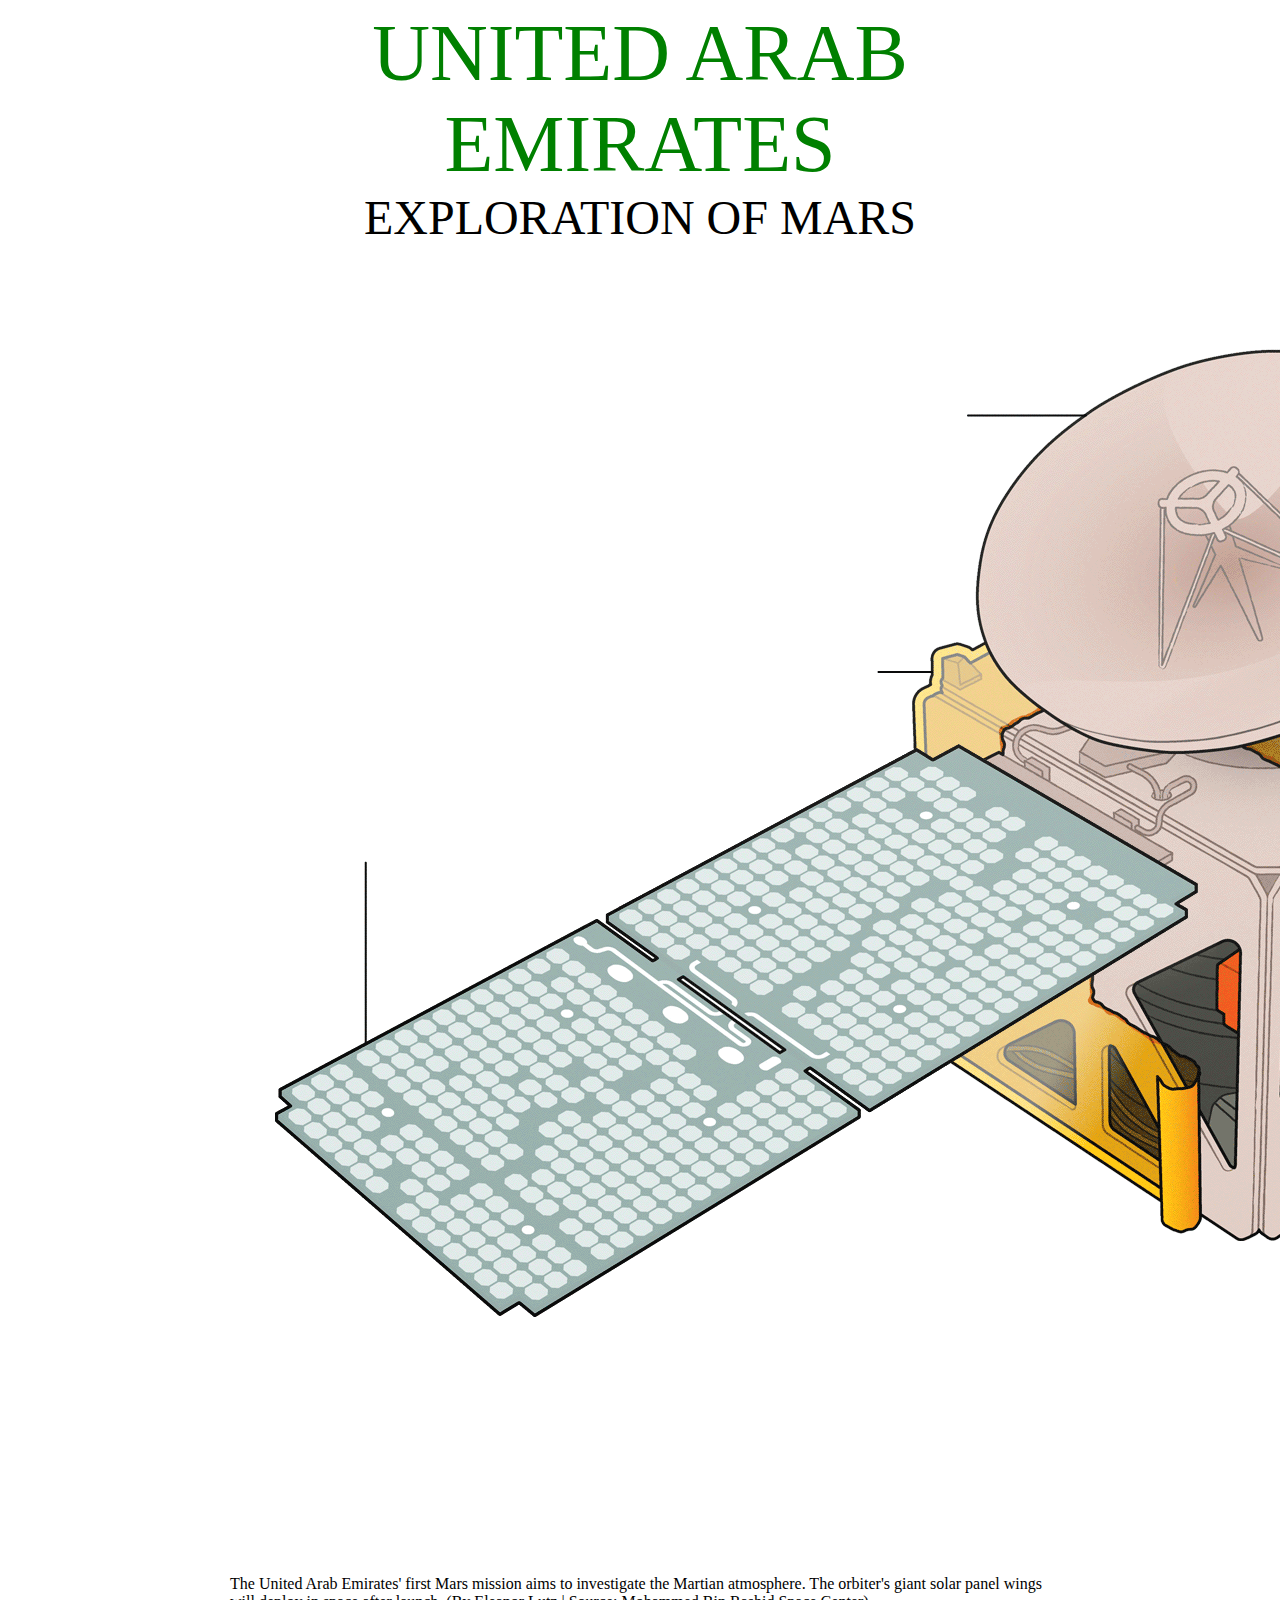
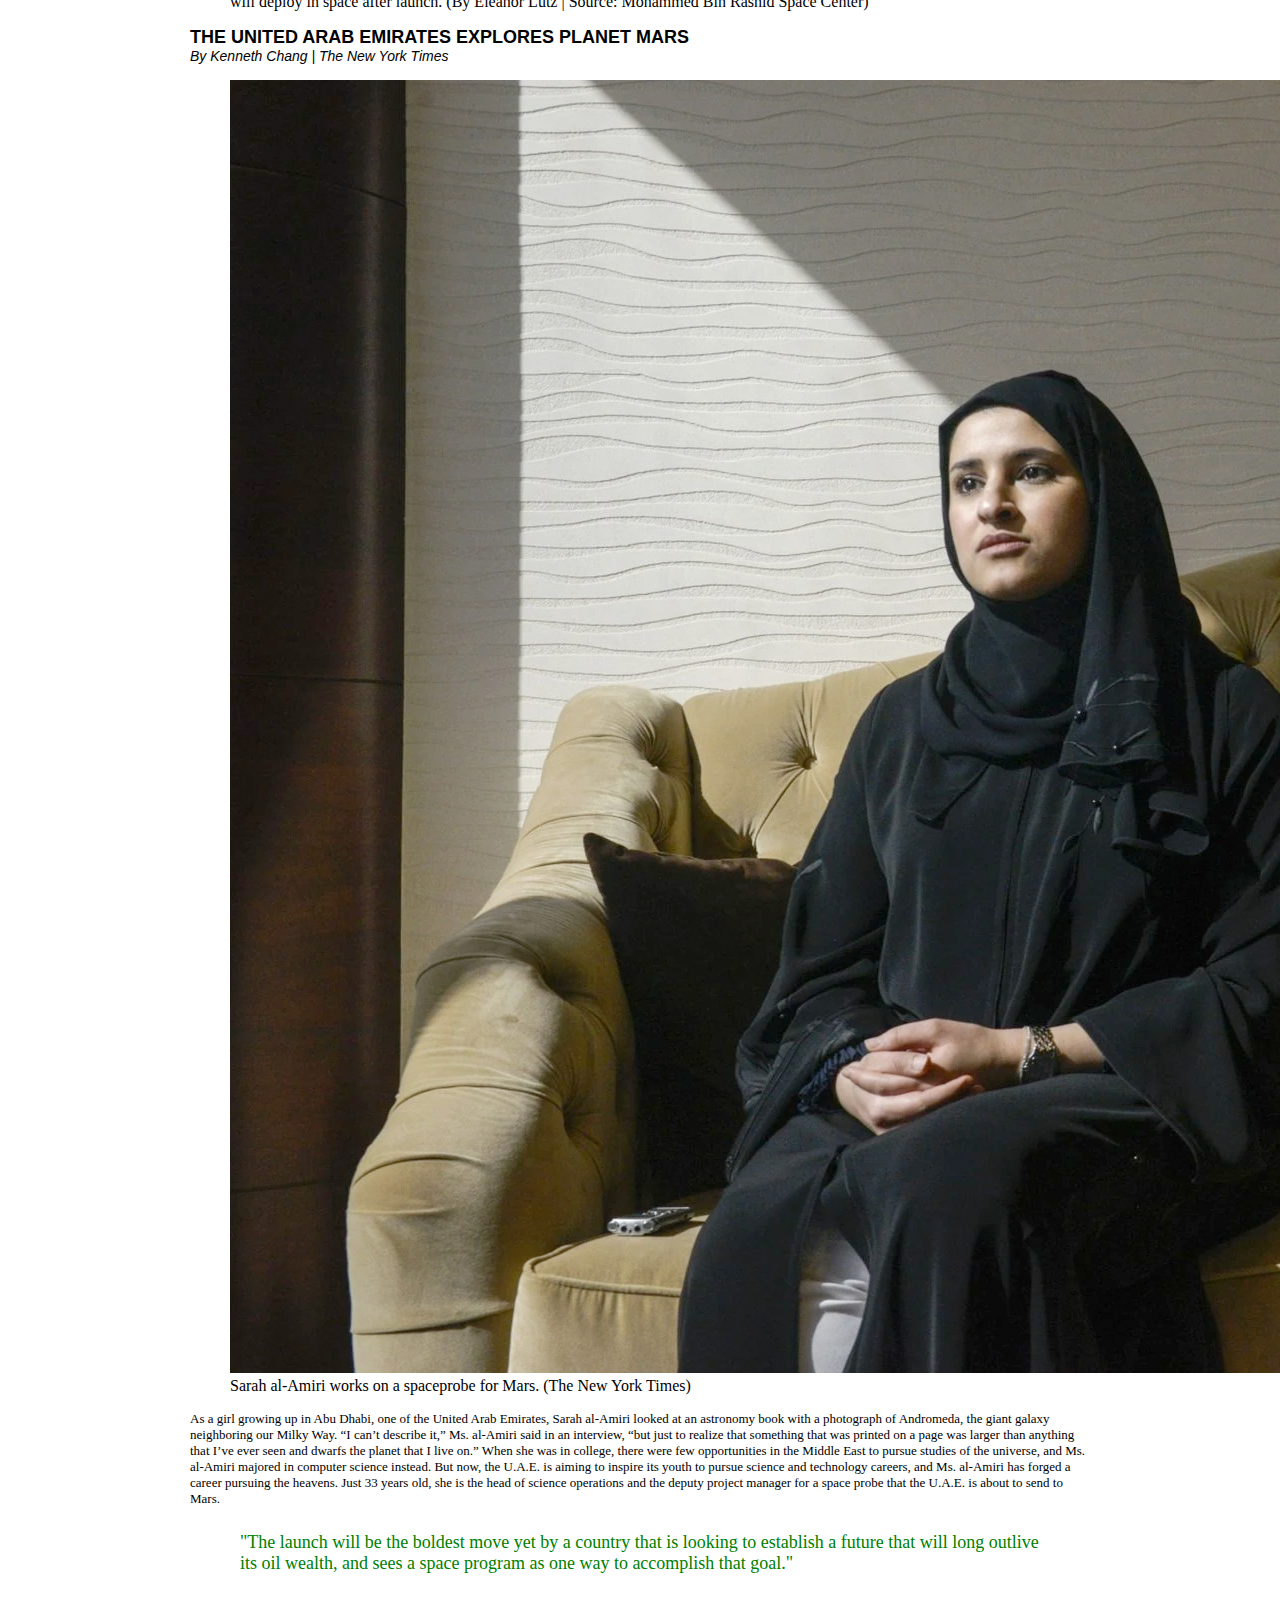
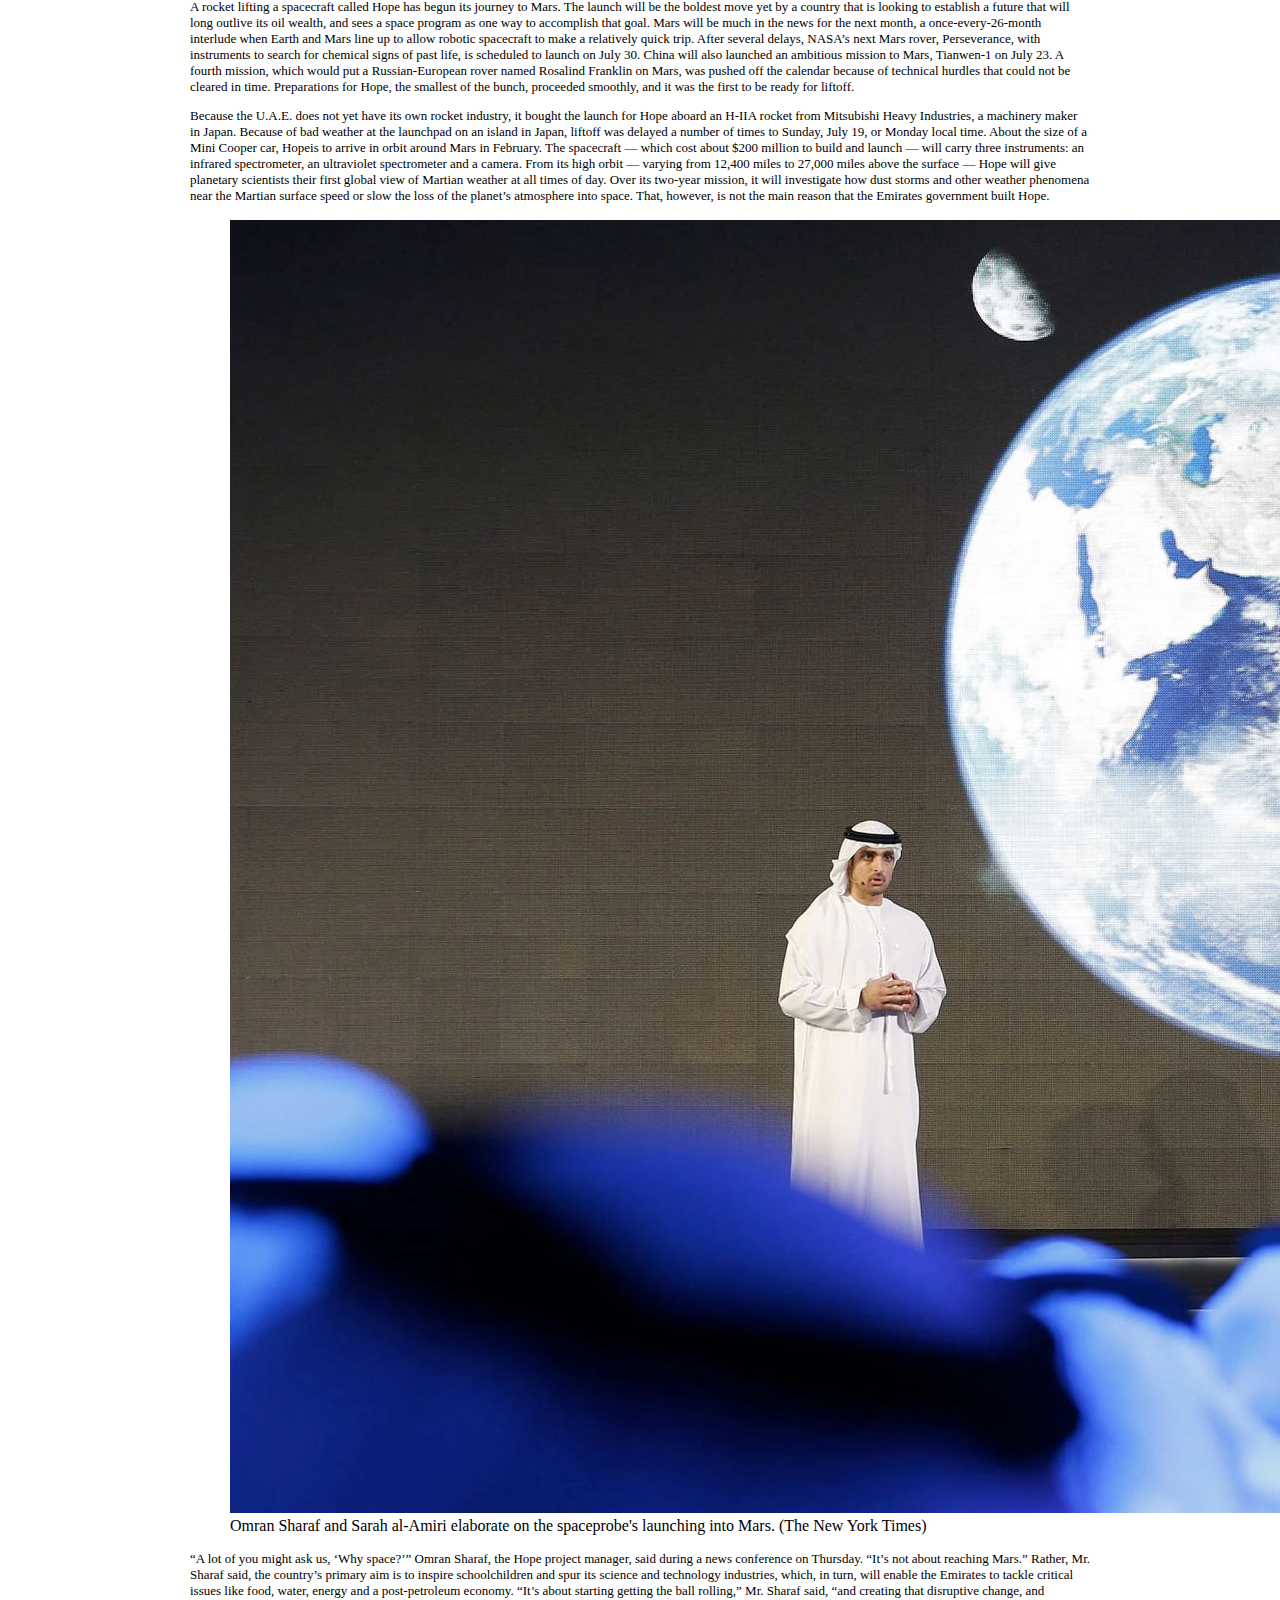
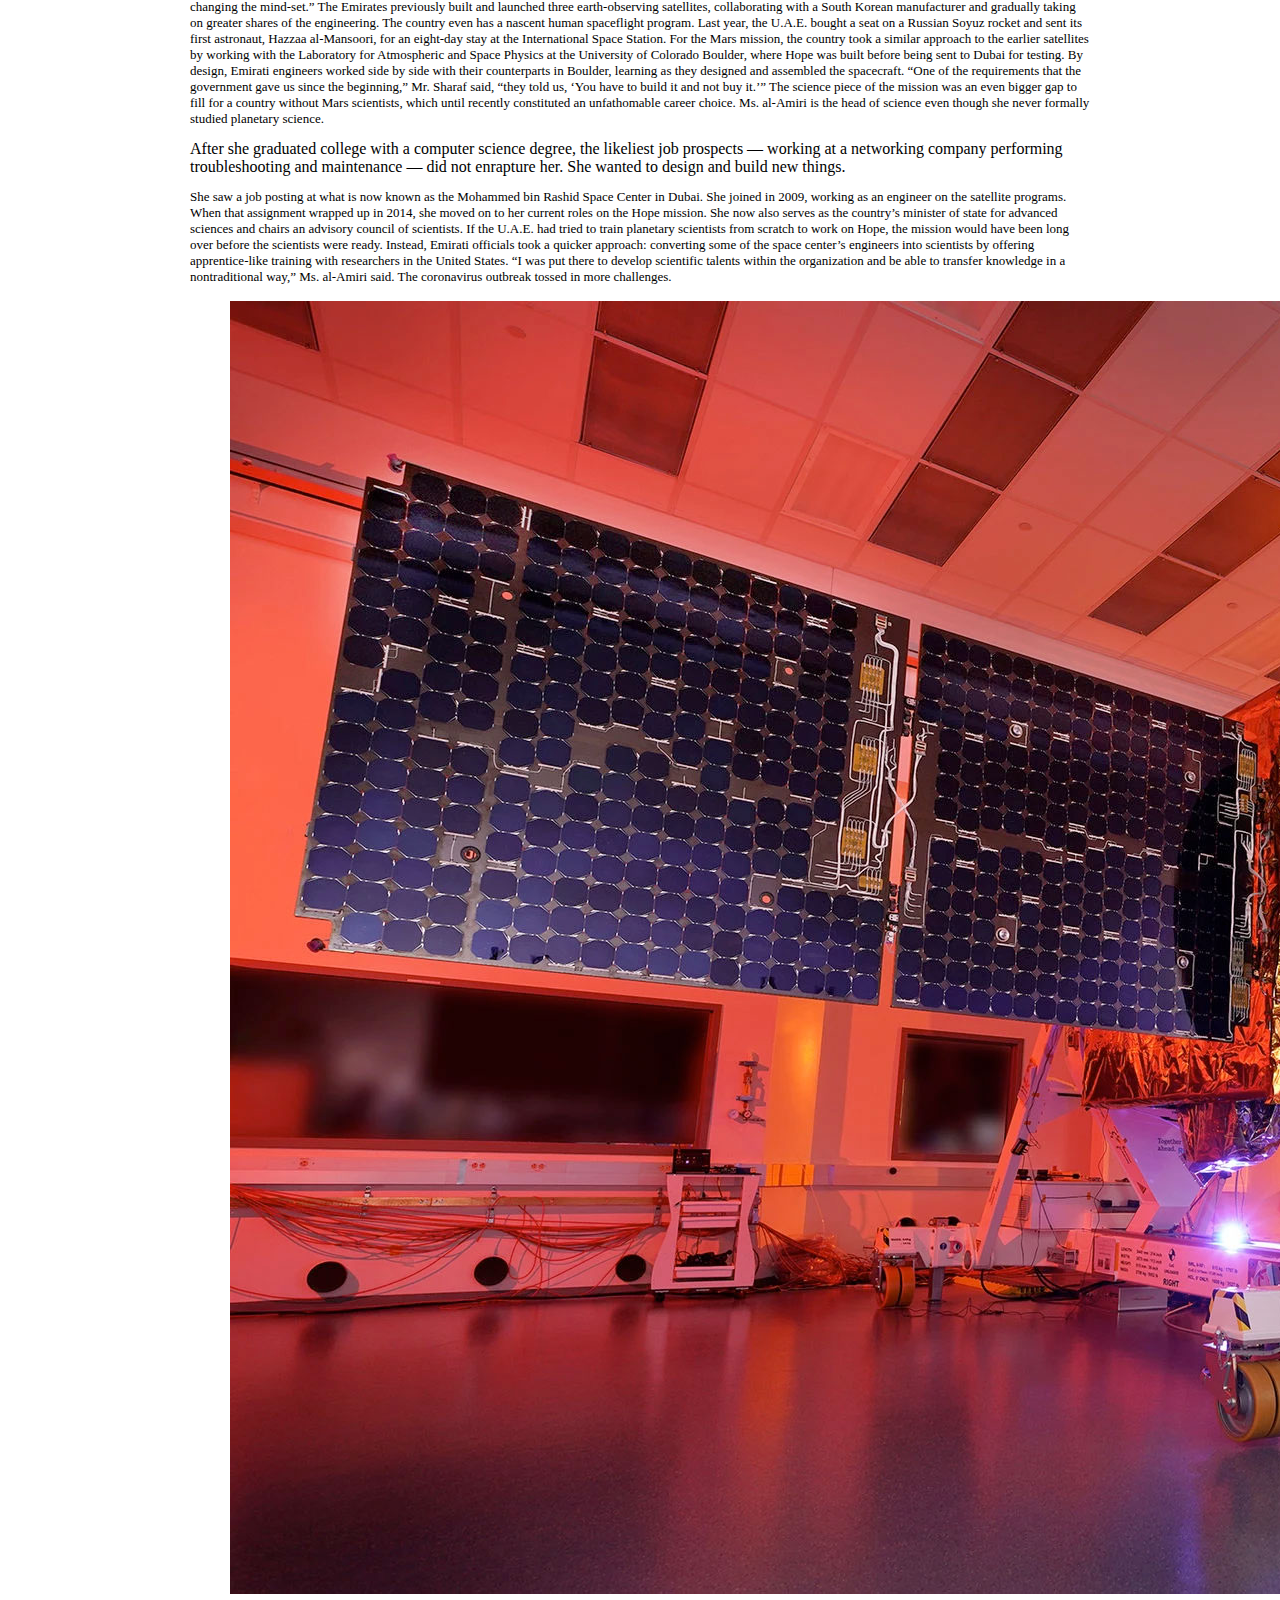
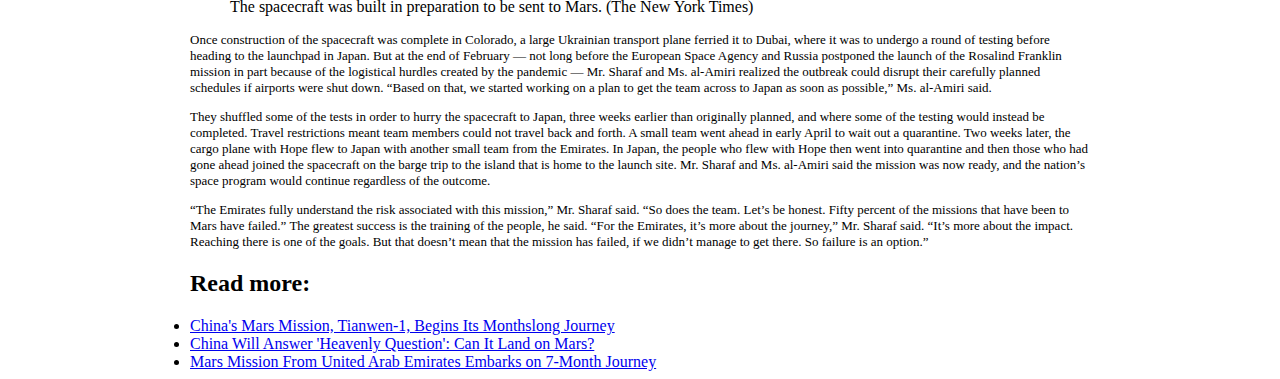
==== commit 67e4f5c6: "12" ====
--- a/CurtisLayout/index.html
+++ b/CurtisLayout/index.html
@@ -13,7 +13,7 @@
       <div id="content">
 
 <figure>
-<img src="hope-spacecraft-graphic.gif" alt="The Hope Spacecraft">
+<img src="images/hope-spacecraft-graphic.gif" alt="The Hope Spacecraft">
 <figcaption>The United Arab Emirates' first Mars mission aims to investigate the Martian atmosphere. The orbiter's giant solar panel wings will deploy in space after launch. (By Eleanor Lutz | Source: Mohammed Bin Rashid Space Center)</figcaption>
 </figure>
 
@@ -22,7 +22,7 @@
 <div id="byline">By Kenneth Chang | The New York Times</div>
 
 <figure>
-<img src="uae-mars1.jpg" alt="Sarah al-Amiri">
+<img src="images/uae-mars1.jpg" alt="Sarah al-Amiri">
 <figcaption>Sarah al-Amiri works on a spaceprobe for Mars. (The New York Times)</figcaption>
 </figure>
 
@@ -53,7 +53,7 @@
 That, however, is not the main reason that the Emirates government built Hope.</p>
 
 <figure>
-<img src="uae-mars2.jpg" alt="News Conference">
+<img src="images/uae-mars2.jpg" alt="News Conference">
 <figcaption>Omran Sharaf and Sarah al-Amiri elaborate on the spaceprobe's launching into Mars. (The New York Times)</figcaption>
 </figure>
 
@@ -86,7 +86,7 @@
 The coronavirus outbreak tossed in more challenges.</p>
 
 <figure>
-<img src="uae-mars3.jpg" alt="Spacecraft">
+<img src="images/uae-mars3.jpg" alt="Spacecraft">
 <figcaption>The spacecraft was built in preparation to be sent to Mars. (The New York Times)</figcaption>
 </figure>
 
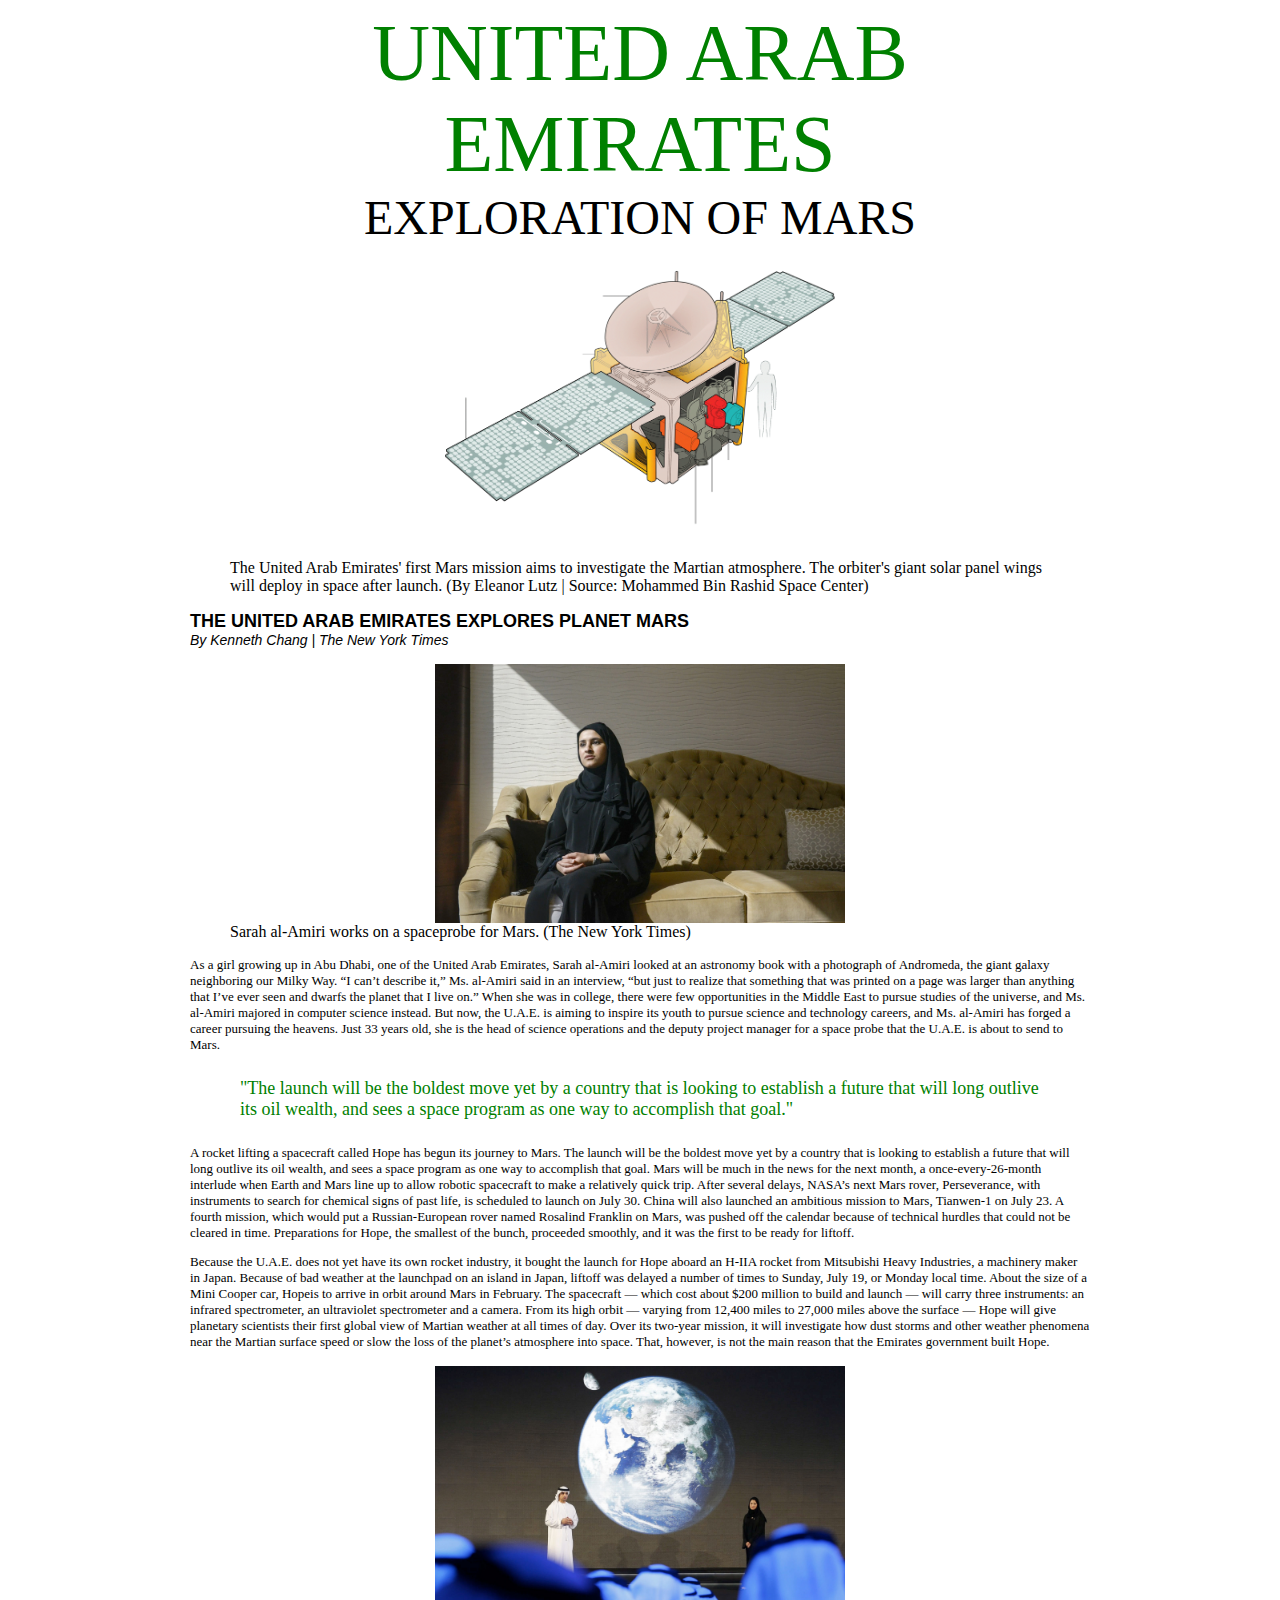
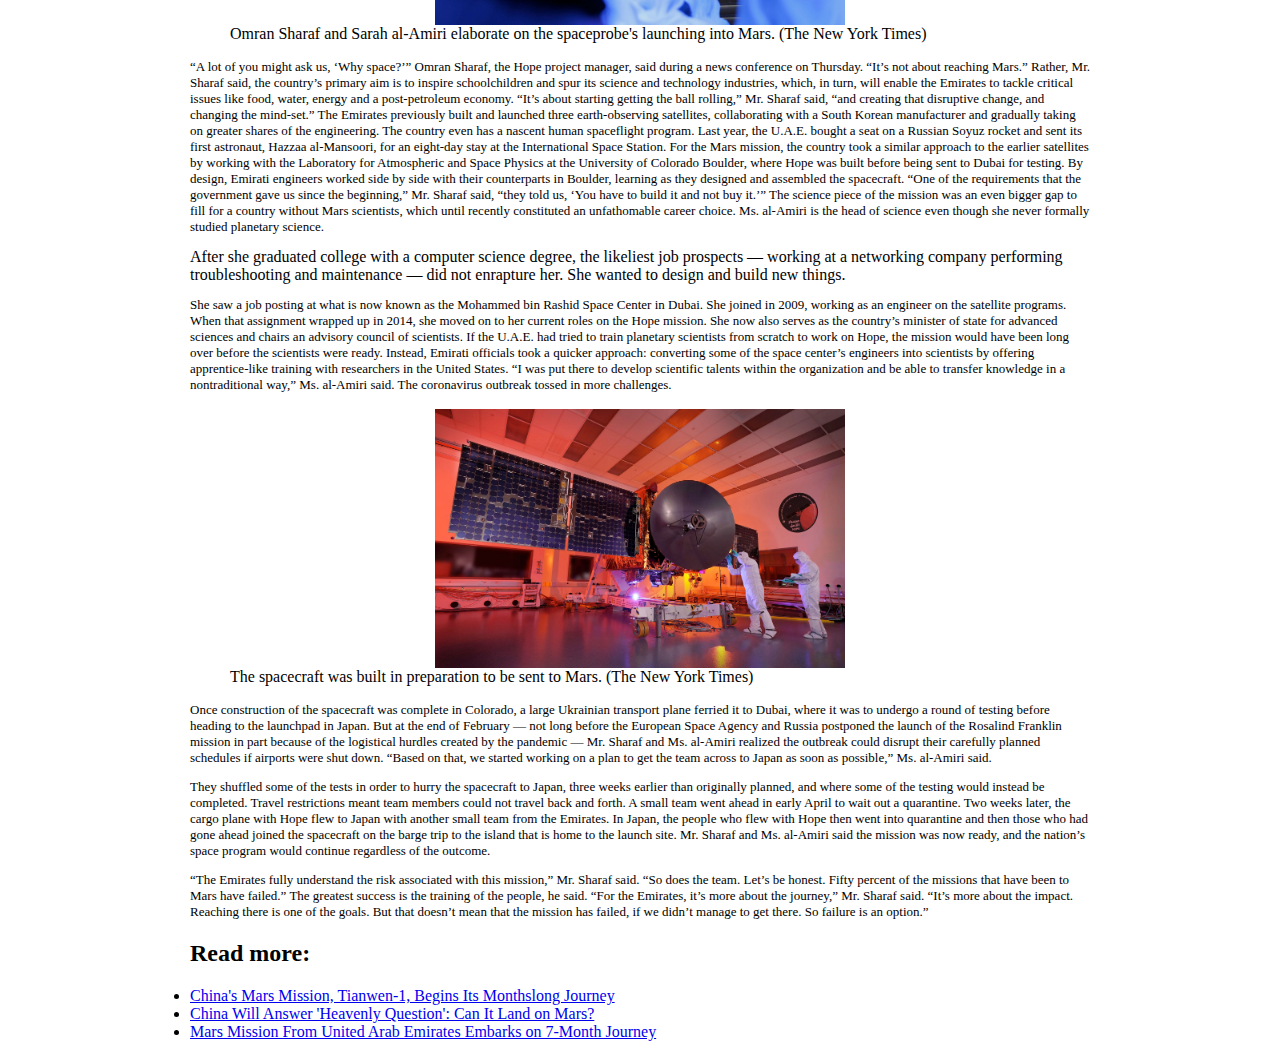
==== commit b3d56659: "13" ====
--- a/CurtisLayout/index.html
+++ b/CurtisLayout/index.html
@@ -13,7 +13,7 @@
       <div id="content">
 
 <figure>
-<img src="images/hope-spacecraft-graphic.gif" alt="The Hope Spacecraft">
+<img src="images/hope-spacecraft-graphic.gif" alt="The Hope Spacecraft" class="center">
 <figcaption>The United Arab Emirates' first Mars mission aims to investigate the Martian atmosphere. The orbiter's giant solar panel wings will deploy in space after launch. (By Eleanor Lutz | Source: Mohammed Bin Rashid Space Center)</figcaption>
 </figure>
 
@@ -22,7 +22,7 @@
 <div id="byline">By Kenneth Chang | The New York Times</div>
 
 <figure>
-<img src="images/uae-mars1.jpg" alt="Sarah al-Amiri">
+<img src="images/uae-mars1.jpg" alt="Sarah al-Amiri" class="center">
 <figcaption>Sarah al-Amiri works on a spaceprobe for Mars. (The New York Times)</figcaption>
 </figure>
 
@@ -53,7 +53,7 @@
 That, however, is not the main reason that the Emirates government built Hope.</p>
 
 <figure>
-<img src="images/uae-mars2.jpg" alt="News Conference">
+<img src="images/uae-mars2.jpg" alt="News Conference" class="center">
 <figcaption>Omran Sharaf and Sarah al-Amiri elaborate on the spaceprobe's launching into Mars. (The New York Times)</figcaption>
 </figure>
 
@@ -86,7 +86,7 @@
 The coronavirus outbreak tossed in more challenges.</p>
 
 <figure>
-<img src="images/uae-mars3.jpg" alt="Spacecraft">
+<img src="images/uae-mars3.jpg" alt="Spacecraft" class="center">
 <figcaption>The spacecraft was built in preparation to be sent to Mars. (The New York Times)</figcaption>
 </figure>
 
--- a/CurtisLayout/stylesheet.css
+++ b/CurtisLayout/stylesheet.css
@@ -52,3 +52,10 @@
   margin-right: 50px;
   font-size: 18px;
 }
+
+.center {
+  display: block;
+  margin-left: auto;
+  margin-right: auto;
+  width: 50%;
+}
